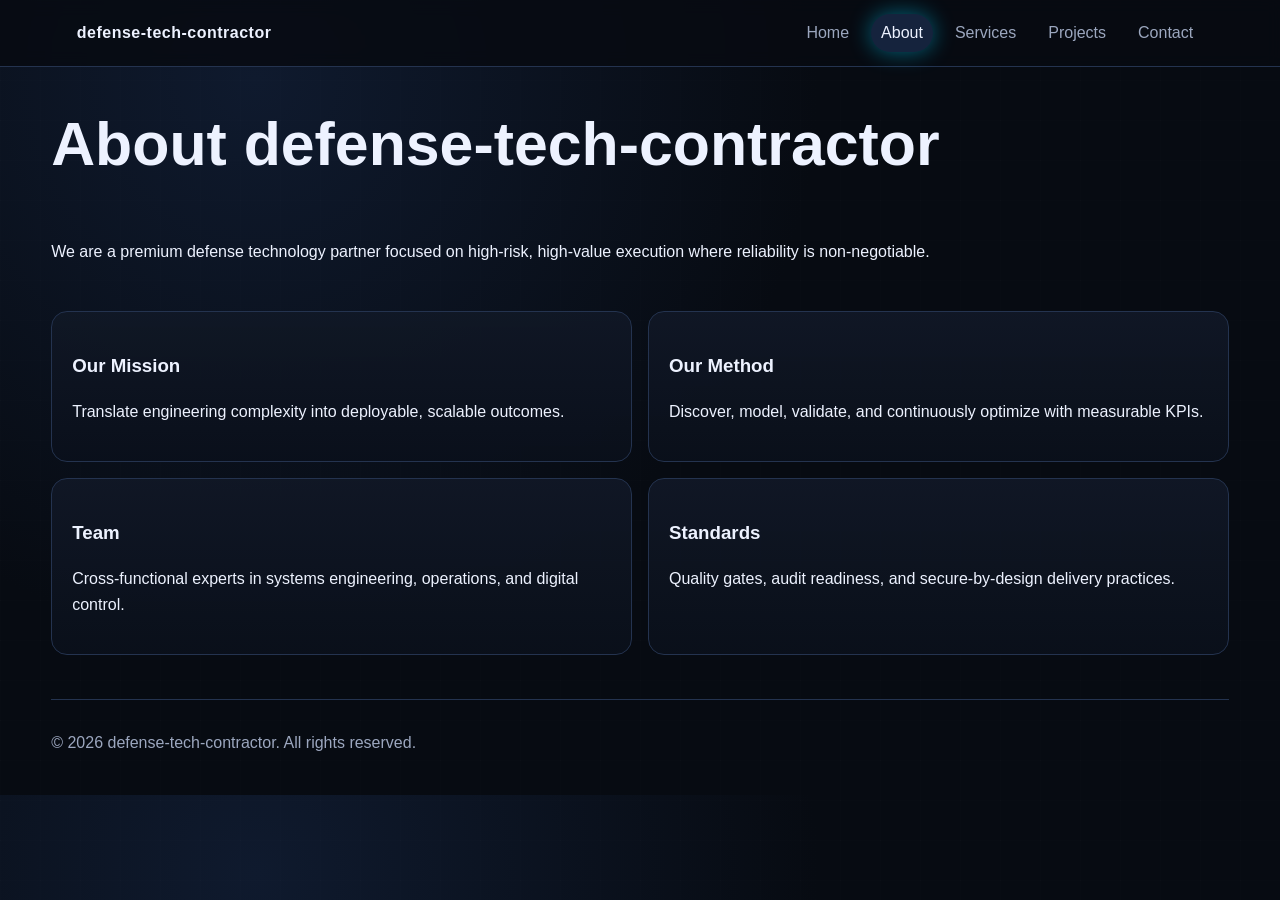
==== about.html @ 5c0191e5 "inital commit" ====
﻿<!doctype html>
<html lang="en">
<head>
    <meta charset="UTF-8">
    <meta name="viewport" content="width=device-width, initial-scale=1.0">
    <meta name="description" content="defense-tech-contractor premium industrial agency website.">
    <title>defense-tech-contractor | About</title>
    <link rel="stylesheet" href="css/styles.css">
</head>
<body>
    <div class="bg-grid" aria-hidden="true"></div>
    <header class="site-header">
        <a class="logo" href="index.html">defense-tech-contractor</a>
        <nav>
                <a href="index.html">Home</a>
                <a href="about.html" class="active">About</a>
                <a href="services.html">Services</a>
                <a href="projects.html">Projects</a>
                <a href="contact.html">Contact</a>
        </nav>
    </header>
    <main class="container">
        <section class="page-hero reveal"><h1>About defense-tech-contractor</h1><p>We are a premium defense technology partner focused on high-risk, high-value execution where reliability is non-negotiable.</p></section>
        <section class="grid-2 reveal">
            <article class="card"><h3>Our Mission</h3><p>Translate engineering complexity into deployable, scalable outcomes.</p></article>
            <article class="card"><h3>Our Method</h3><p>Discover, model, validate, and continuously optimize with measurable KPIs.</p></article>
            <article class="card"><h3>Team</h3><p>Cross-functional experts in systems engineering, operations, and digital control.</p></article>
            <article class="card"><h3>Standards</h3><p>Quality gates, audit readiness, and secure-by-design delivery practices.</p></article>
        </section>
    </main>
    <footer class="site-footer">
        <p>&copy; 2026 defense-tech-contractor. All rights reserved.</p>
    </footer>
    <script src="js/script.js"></script>
</body>
</html>
---- css/styles.css ----
﻿:root {
    --bg: #070b12;
    --text: #edf2ff;
    --muted: #9ca7bf;
    --line: #24334f;
    --accent: #00d2ff;
    --accent-2: #36ff8f;
    --glow: 0 0 22px rgba(0, 210, 255, 0.45);
    --radius: 16px;
}
* { box-sizing: border-box; }
html { scroll-behavior: smooth; }
body { margin: 0; font-family: "Segoe UI", "Trebuchet MS", sans-serif; background: radial-gradient(circle at 20% 10%, #0f1a2e, var(--bg) 45%), var(--bg); color: var(--text); line-height: 1.6; }
.bg-grid { position: fixed; inset: 0; background-image: linear-gradient(rgba(255,255,255,.04) 1px, transparent 1px), linear-gradient(90deg, rgba(255,255,255,.04) 1px, transparent 1px); background-size: 40px 40px; opacity: .25; pointer-events: none; z-index: -1; }
.site-header { position: sticky; top: 0; display: flex; justify-content: space-between; align-items: center; padding: 14px 6vw; border-bottom: 1px solid var(--line); background: rgba(7, 11, 18, 0.86); backdrop-filter: blur(8px); z-index: 10; }
.logo { color: var(--text); text-decoration: none; font-weight: 700; letter-spacing: .5px; }
nav { display: flex; gap: 12px; flex-wrap: wrap; }
nav a { color: var(--muted); text-decoration: none; padding: 6px 10px; border-radius: 999px; transition: .25s ease; }
nav a:hover, nav a.active { color: var(--text); background: #15233d; box-shadow: var(--glow); }
.container { width: min(1180px, 92vw); margin: 44px auto; display: grid; gap: 30px; }
.hero, .page-hero { display: grid; grid-template-columns: repeat(2, minmax(0, 1fr)); gap: 30px; align-items: center; }
.page-hero { grid-template-columns: 1fr; }
.kicker { color: var(--accent-2); text-transform: uppercase; letter-spacing: 1.2px; font-weight: 600; }
h1 { font-size: clamp(2rem, 5vw, 3.8rem); line-height: 1.1; margin: 0 0 16px; }
h2 { font-size: clamp(1.4rem, 3vw, 2rem); margin-top: 0; }
.hero-orb { width: min(420px, 100%); aspect-ratio: 1; border-radius: 50%; margin-inline: auto; background: conic-gradient(from 180deg, #0ef, #34ff8a, #1292f2, #0ef); box-shadow: 0 0 70px rgba(0, 210, 255, .45); animation: spin 18s linear infinite; }
@keyframes spin { to { transform: rotate(360deg); } }
.hero-actions { display: flex; gap: 12px; flex-wrap: wrap; margin-top: 16px; }
.btn { border: 1px solid var(--line); color: var(--text); text-decoration: none; background: #101a2f; padding: 10px 14px; border-radius: 10px; transition: .25s ease; cursor: pointer; }
.btn:hover { transform: translateY(-2px); box-shadow: var(--glow); }
.btn-primary { background: linear-gradient(130deg, #00a9d8, #18b56f); border-color: transparent; }
.grid-3, .stats { display: grid; grid-template-columns: repeat(4, minmax(0, 1fr)); gap: 16px; }
.grid-3 { grid-template-columns: repeat(3, minmax(0, 1fr)); }
.grid-2 { display: grid; grid-template-columns: repeat(2, minmax(0, 1fr)); gap: 16px; }
.card { background: linear-gradient(180deg, rgba(17, 24, 38, 0.94), rgba(10, 16, 27, 0.96)); border: 1px solid var(--line); border-radius: var(--radius); padding: 20px; transition: .3s ease; }
.card:hover { border-color: #2f5b9a; transform: translateY(-4px); box-shadow: var(--glow); }
.stat-card h3 { font-size: 2rem; margin: 0; color: var(--accent); }
.animated-card { animation: floatCard 3.8s ease-in-out infinite alternate; }
@keyframes floatCard { from { transform: translateY(0); } to { transform: translateY(-8px); } }
.tool-section .tool-grid { display: grid; grid-template-columns: repeat(2, minmax(0, 1fr)); gap: 16px; }
#tool-form { display: grid; gap: 12px; }
#tool-form label { display: grid; gap: 6px; color: var(--muted); font-size: .95rem; }
#tool-form input { background: #0a1323; border: 1px solid var(--line); color: var(--text); border-radius: 10px; padding: 9px 11px; }
.tool-output p { min-height: 54px; }
.meter { height: 10px; border-radius: 8px; background: #1b2539; overflow: hidden; }
.meter span { display: block; width: 0; height: 100%; background: linear-gradient(90deg, var(--accent), var(--accent-2)); transition: width .45s ease; }
.contact-form input, .contact-form textarea { width: 100%; background: #0a1323; color: var(--text); border: 1px solid var(--line); border-radius: 10px; padding: 9px 11px; }
.reveal { opacity: 0; transform: translateY(18px); transition: .65s ease; }
.reveal.show { opacity: 1; transform: translateY(0); }
.site-footer { width: min(1180px, 92vw); margin: 24px auto 40px; color: var(--muted); border-top: 1px solid var(--line); padding-top: 14px; }
@media (max-width: 960px) {
    .hero, .grid-3, .grid-2, .stats, .tool-section .tool-grid { grid-template-columns: 1fr; }
    .site-header { gap: 10px; flex-direction: column; align-items: flex-start; }
}
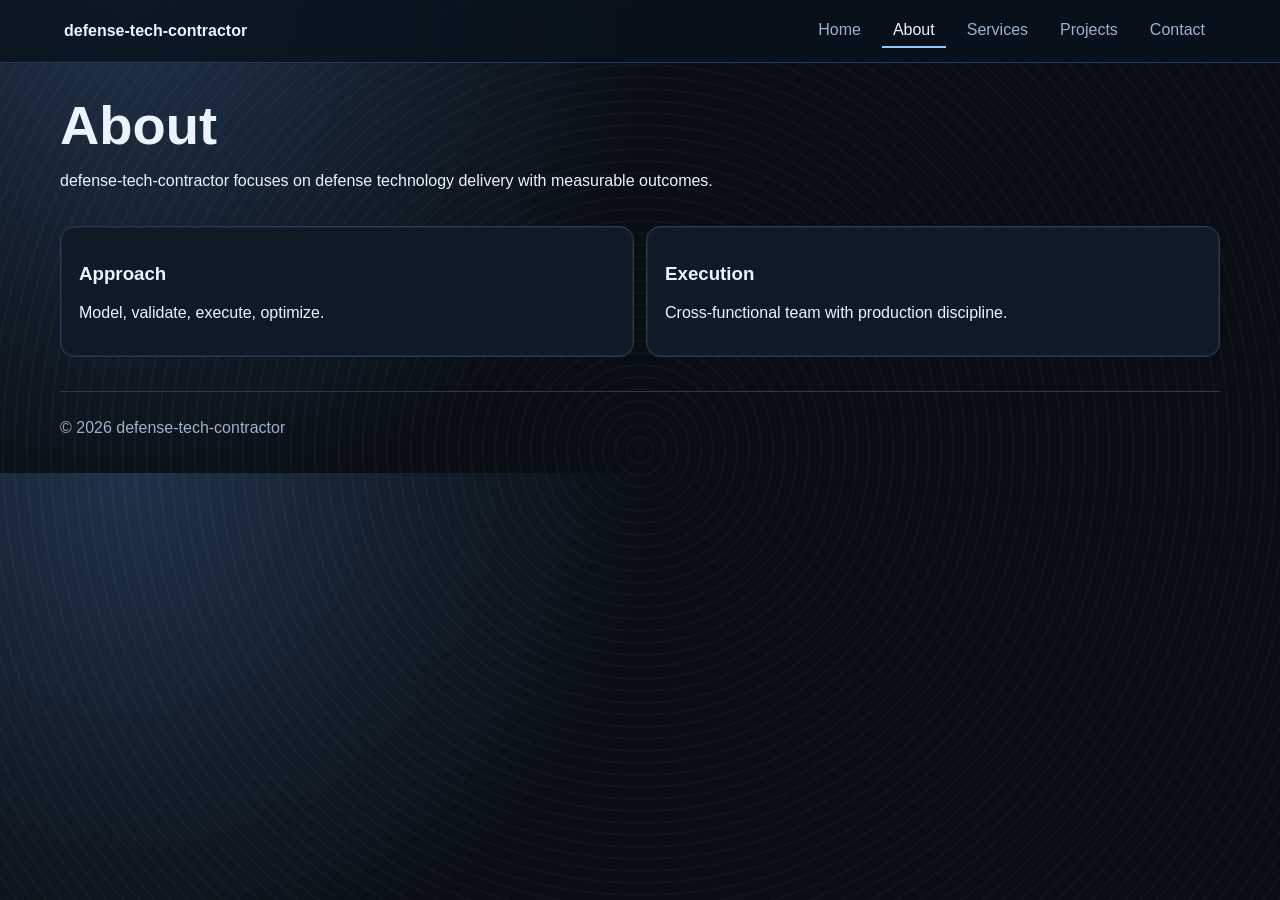
==== commit 6b50b934: "made this unique" ====
--- a/about.html
+++ b/about.html
@@ -1,36 +1,2 @@
-﻿<!doctype html>
-<html lang="en">
-<head>
-    <meta charset="UTF-8">
-    <meta name="viewport" content="width=device-width, initial-scale=1.0">
-    <meta name="description" content="defense-tech-contractor premium industrial agency website.">
-    <title>defense-tech-contractor | About</title>
-    <link rel="stylesheet" href="css/styles.css">
-</head>
-<body>
-    <div class="bg-grid" aria-hidden="true"></div>
-    <header class="site-header">
-        <a class="logo" href="index.html">defense-tech-contractor</a>
-        <nav>
-                <a href="index.html">Home</a>
-                <a href="about.html" class="active">About</a>
-                <a href="services.html">Services</a>
-                <a href="projects.html">Projects</a>
-                <a href="contact.html">Contact</a>
-        </nav>
-    </header>
-    <main class="container">
-        <section class="page-hero reveal"><h1>About defense-tech-contractor</h1><p>We are a premium defense technology partner focused on high-risk, high-value execution where reliability is non-negotiable.</p></section>
-        <section class="grid-2 reveal">
-            <article class="card"><h3>Our Mission</h3><p>Translate engineering complexity into deployable, scalable outcomes.</p></article>
-            <article class="card"><h3>Our Method</h3><p>Discover, model, validate, and continuously optimize with measurable KPIs.</p></article>
-            <article class="card"><h3>Team</h3><p>Cross-functional experts in systems engineering, operations, and digital control.</p></article>
-            <article class="card"><h3>Standards</h3><p>Quality gates, audit readiness, and secure-by-design delivery practices.</p></article>
-        </section>
-    </main>
-    <footer class="site-footer">
-        <p>&copy; 2026 defense-tech-contractor. All rights reserved.</p>
-    </footer>
-    <script src="js/script.js"></script>
-</body>
-</html>
+﻿<!doctype html><html lang="en"><head><meta charset="utf-8"><meta name="viewport" content="width=device-width,initial-scale=1"><title>defense-tech-contractor | about.html</title><link rel="stylesheet" href="css/styles.css"></head><body class="nav-underline card-edge hero-split motif-target btn-line"><div class="bg"></div><header><a class="logo" href="index.html">defense-tech-contractor</a><nav><a href="index.html">Home</a><a href="about.html" class="active">About</a><a href="services.html">Services</a><a href="projects.html">Projects</a><a href="contact.html">Contact</a></nav></header><main>        <section class="head reveal"><h1>About</h1><p>defense-tech-contractor focuses on defense technology delivery with measurable outcomes.</p></section>
+        <section class="cols reveal"><article class="card"><h3>Approach</h3><p>Model, validate, execute, optimize.</p></article><article class="card"><h3>Execution</h3><p>Cross-functional team with production discipline.</p></article></section></main><footer><p>&copy; 2026 defense-tech-contractor</p></footer><script src="js/script.js"></script></body></html>
--- a/css/styles.css
+++ b/css/styles.css
@@ -1,54 +1,16 @@
-﻿:root {
-    --bg: #070b12;
-    --text: #edf2ff;
-    --muted: #9ca7bf;
-    --line: #24334f;
-    --accent: #00d2ff;
-    --accent-2: #36ff8f;
-    --glow: 0 0 22px rgba(0, 210, 255, 0.45);
-    --radius: 16px;
-}
-* { box-sizing: border-box; }
-html { scroll-behavior: smooth; }
-body { margin: 0; font-family: "Segoe UI", "Trebuchet MS", sans-serif; background: radial-gradient(circle at 20% 10%, #0f1a2e, var(--bg) 45%), var(--bg); color: var(--text); line-height: 1.6; }
-.bg-grid { position: fixed; inset: 0; background-image: linear-gradient(rgba(255,255,255,.04) 1px, transparent 1px), linear-gradient(90deg, rgba(255,255,255,.04) 1px, transparent 1px); background-size: 40px 40px; opacity: .25; pointer-events: none; z-index: -1; }
-.site-header { position: sticky; top: 0; display: flex; justify-content: space-between; align-items: center; padding: 14px 6vw; border-bottom: 1px solid var(--line); background: rgba(7, 11, 18, 0.86); backdrop-filter: blur(8px); z-index: 10; }
-.logo { color: var(--text); text-decoration: none; font-weight: 700; letter-spacing: .5px; }
-nav { display: flex; gap: 12px; flex-wrap: wrap; }
-nav a { color: var(--muted); text-decoration: none; padding: 6px 10px; border-radius: 999px; transition: .25s ease; }
-nav a:hover, nav a.active { color: var(--text); background: #15233d; box-shadow: var(--glow); }
-.container { width: min(1180px, 92vw); margin: 44px auto; display: grid; gap: 30px; }
-.hero, .page-hero { display: grid; grid-template-columns: repeat(2, minmax(0, 1fr)); gap: 30px; align-items: center; }
-.page-hero { grid-template-columns: 1fr; }
-.kicker { color: var(--accent-2); text-transform: uppercase; letter-spacing: 1.2px; font-weight: 600; }
-h1 { font-size: clamp(2rem, 5vw, 3.8rem); line-height: 1.1; margin: 0 0 16px; }
-h2 { font-size: clamp(1.4rem, 3vw, 2rem); margin-top: 0; }
-.hero-orb { width: min(420px, 100%); aspect-ratio: 1; border-radius: 50%; margin-inline: auto; background: conic-gradient(from 180deg, #0ef, #34ff8a, #1292f2, #0ef); box-shadow: 0 0 70px rgba(0, 210, 255, .45); animation: spin 18s linear infinite; }
-@keyframes spin { to { transform: rotate(360deg); } }
-.hero-actions { display: flex; gap: 12px; flex-wrap: wrap; margin-top: 16px; }
-.btn { border: 1px solid var(--line); color: var(--text); text-decoration: none; background: #101a2f; padding: 10px 14px; border-radius: 10px; transition: .25s ease; cursor: pointer; }
-.btn:hover { transform: translateY(-2px); box-shadow: var(--glow); }
-.btn-primary { background: linear-gradient(130deg, #00a9d8, #18b56f); border-color: transparent; }
-.grid-3, .stats { display: grid; grid-template-columns: repeat(4, minmax(0, 1fr)); gap: 16px; }
-.grid-3 { grid-template-columns: repeat(3, minmax(0, 1fr)); }
-.grid-2 { display: grid; grid-template-columns: repeat(2, minmax(0, 1fr)); gap: 16px; }
-.card { background: linear-gradient(180deg, rgba(17, 24, 38, 0.94), rgba(10, 16, 27, 0.96)); border: 1px solid var(--line); border-radius: var(--radius); padding: 20px; transition: .3s ease; }
-.card:hover { border-color: #2f5b9a; transform: translateY(-4px); box-shadow: var(--glow); }
-.stat-card h3 { font-size: 2rem; margin: 0; color: var(--accent); }
-.animated-card { animation: floatCard 3.8s ease-in-out infinite alternate; }
-@keyframes floatCard { from { transform: translateY(0); } to { transform: translateY(-8px); } }
-.tool-section .tool-grid { display: grid; grid-template-columns: repeat(2, minmax(0, 1fr)); gap: 16px; }
-#tool-form { display: grid; gap: 12px; }
-#tool-form label { display: grid; gap: 6px; color: var(--muted); font-size: .95rem; }
-#tool-form input { background: #0a1323; border: 1px solid var(--line); color: var(--text); border-radius: 10px; padding: 9px 11px; }
-.tool-output p { min-height: 54px; }
-.meter { height: 10px; border-radius: 8px; background: #1b2539; overflow: hidden; }
-.meter span { display: block; width: 0; height: 100%; background: linear-gradient(90deg, var(--accent), var(--accent-2)); transition: width .45s ease; }
-.contact-form input, .contact-form textarea { width: 100%; background: #0a1323; color: var(--text); border: 1px solid var(--line); border-radius: 10px; padding: 9px 11px; }
-.reveal { opacity: 0; transform: translateY(18px); transition: .65s ease; }
-.reveal.show { opacity: 1; transform: translateY(0); }
-.site-footer { width: min(1180px, 92vw); margin: 24px auto 40px; color: var(--muted); border-top: 1px solid var(--line); padding-top: 14px; }
-@media (max-width: 960px) {
-    .hero, .grid-3, .grid-2, .stats, .tool-section .tool-grid { grid-template-columns: 1fr; }
-    .site-header { gap: 10px; flex-direction: column; align-items: flex-start; }
-}
+﻿:root{--a:#8ec9ff;--b:#90ffc9;--bg:#090e14;--g:#1f3248;--f:'Tahoma',sans-serif;--t:#ebf3ff;--m:#9fb1c9;--l:#263950}*{box-sizing:border-box}html{scroll-behavior:smooth}body{margin:0;font-family:var(--f);color:var(--t);background:radial-gradient(circle at 10% 0%,var(--g),var(--bg) 42%),var(--bg)}.bg{position:fixed;inset:0;opacity:.2;pointer-events:none;z-index:-1}
+body.motif-rings .bg{background:radial-gradient(circle,#fff2 1px,transparent 1px);background-size:22px 22px}body.motif-mesh .bg{background-image:linear-gradient(#fff2 1px,transparent 1px),linear-gradient(90deg,#fff2 1px,transparent 1px);background-size:34px 34px}body.motif-radar .bg{background:radial-gradient(circle at 70% 20%,#fff3,transparent 30%)}body.motif-leaf .bg{background:linear-gradient(120deg,#fff2,transparent)}body.motif-strata .bg{background:repeating-linear-gradient(160deg,#fff1,#fff1 2px,transparent 2px,transparent 18px)}body.motif-vector .bg{background:linear-gradient(45deg,#fff2 1px,transparent 1px);background-size:26px 26px}body.motif-grain .bg{background:radial-gradient(#fff2 1px,transparent 1px);background-size:14px 14px}body.motif-signal .bg{background:repeating-radial-gradient(circle at 65% 35%,#fff2 0 2px,transparent 2px 18px)}body.motif-silicon .bg{background:linear-gradient(90deg,#fff2,transparent)}body.motif-matrix .bg{background:repeating-linear-gradient(0deg,#fff2,#fff2 1px,transparent 1px,transparent 12px)}body.motif-route .bg{background:linear-gradient(130deg,#fff2,transparent)}body.motif-grid .bg{background-image:linear-gradient(#fff2 1px,transparent 1px),linear-gradient(90deg,#fff2 1px,transparent 1px);background-size:40px 40px}body.motif-beam .bg{background:linear-gradient(90deg,transparent,#fff2,transparent)}body.motif-forge .bg{background:radial-gradient(circle at 20% 20%,#fff3,transparent 32%)}body.motif-nodes .bg{background:radial-gradient(circle,#fff2 2px,transparent 2px);background-size:28px 28px}body.motif-dashboard .bg{background:linear-gradient(0deg,#fff2 2px,transparent 2px);background-size:100% 28px}body.motif-target .bg{background:repeating-radial-gradient(circle,#fff2 0 2px,transparent 2px 12px)}body.motif-orbit .bg{background:radial-gradient(circle at 30% 40%,#fff2,transparent 30%)}body.motif-arm .bg{background:linear-gradient(45deg,#fff2 2px,transparent 2px);background-size:24px 24px}body.motif-factory .bg{background:repeating-linear-gradient(90deg,#fff2,#fff2 4px,transparent 4px,transparent 20px)}
+header{position:sticky;top:0;display:flex;justify-content:space-between;align-items:center;gap:10px;padding:14px 5vw;background:#08121dcc;border-bottom:1px solid var(--l);backdrop-filter:blur(6px)}.logo{color:var(--t);text-decoration:none;font-weight:700}nav{display:flex;gap:10px;flex-wrap:wrap}nav a{color:var(--m);text-decoration:none;padding:7px 11px;transition:.2s}
+body.nav-pill nav a{border:1px solid transparent;border-radius:999px}body.nav-pill nav a:hover,body.nav-pill nav a.active{color:var(--t);border-color:var(--l);background:#17273a}
+body.nav-underline nav a{border-bottom:2px solid transparent}body.nav-underline nav a:hover,body.nav-underline nav a.active{color:var(--t);border-color:var(--a)}
+body.nav-box nav a{border:1px solid var(--l);border-radius:8px}body.nav-box nav a:hover,body.nav-box nav a.active{color:var(--t)}
+main{width:min(1160px,92vw);margin:34px auto;display:grid;gap:20px}h1{font-size:clamp(2rem,5vw,3.4rem);line-height:1.08;margin:0 0 10px}.kicker{text-transform:uppercase;letter-spacing:1.5px;color:var(--b)}
+.hero{display:grid;gap:14px;align-items:center}body.hero-split .hero{grid-template-columns:1.2fr .8fr}body.hero-stack .hero{grid-template-columns:1fr}.hero-visual{min-height:230px;border:1px solid var(--l);border-radius:18px;position:relative;overflow:hidden;background:linear-gradient(130deg,#fff1,#fff0)}.hero-visual span{position:absolute;inset:20%;border:2px solid var(--a);border-radius:999px;animation:wave 2.2s ease-in-out infinite}.hero-visual span:nth-child(2){inset:32%;border-color:var(--b);animation-delay:.4s}.hero-visual span:nth-child(3){inset:44%;border-color:#fff8;animation-delay:.8s}@keyframes wave{0%{transform:scale(.82);opacity:.9}100%{transform:scale(1.55);opacity:.08}}
+.actions{display:flex;gap:10px;flex-wrap:wrap;margin-top:10px}.btn{text-decoration:none;padding:10px 14px;border-radius:10px;cursor:pointer;transition:.2s}.btn:hover{transform:translateY(-2px)}
+body.btn-solid .btn{border:1px solid var(--l);background:#112033;color:var(--t)}body.btn-solid .btn.primary{border:none;background:linear-gradient(130deg,var(--a),var(--b));color:#021522}
+body.btn-line .btn{border:1px solid color-mix(in srgb,var(--a) 45%,var(--l));background:transparent;color:var(--t)}body.btn-line .btn.primary{background:color-mix(in srgb,var(--a) 20%,transparent)}
+.stats{display:grid;grid-template-columns:repeat(4,minmax(0,1fr));gap:12px}.cols,.tool-grid{display:grid;grid-template-columns:repeat(2,minmax(0,1fr));gap:12px}.card{padding:18px;border-radius:14px;transition:.25s}
+body.card-glow .card{background:linear-gradient(180deg,#152335,#0e1826);border:1px solid var(--l)}body.card-glow .card:hover{box-shadow:0 0 22px color-mix(in srgb,var(--a) 45%,transparent);transform:translateY(-4px)}
+body.card-soft .card{background:linear-gradient(180deg,#1a2533,#121a25);border:1px solid #fff1}body.card-soft .card:hover{transform:translateY(-3px)}
+body.card-edge .card{background:#101a27;border:1px solid var(--l);box-shadow:inset 0 0 0 1px #fff1}body.card-edge .card:hover{border-color:var(--a);transform:translateY(-3px)}
+.list{margin:0;padding-left:18px;display:grid;gap:8px}label{display:grid;gap:6px;color:var(--m)}input,textarea{width:100%;background:#0a1320;color:var(--t);border:1px solid var(--l);border-radius:8px;padding:9px}#tool-form{display:grid;gap:10px}.meter{height:10px;background:#1a283b;border-radius:7px;overflow:hidden}.meter span{display:block;height:100%;width:0;background:linear-gradient(90deg,var(--a),var(--b));transition:width .45s}.reveal{opacity:0;transform:translateY(14px);transition:.6s}.reveal.show{opacity:1;transform:none}footer{width:min(1160px,92vw);margin:18px auto 36px;padding-top:11px;border-top:1px solid var(--l);color:var(--m)}@media (max-width:900px){.hero,.stats,.cols,.tool-grid{grid-template-columns:1fr}header{flex-direction:column;align-items:flex-start}}
